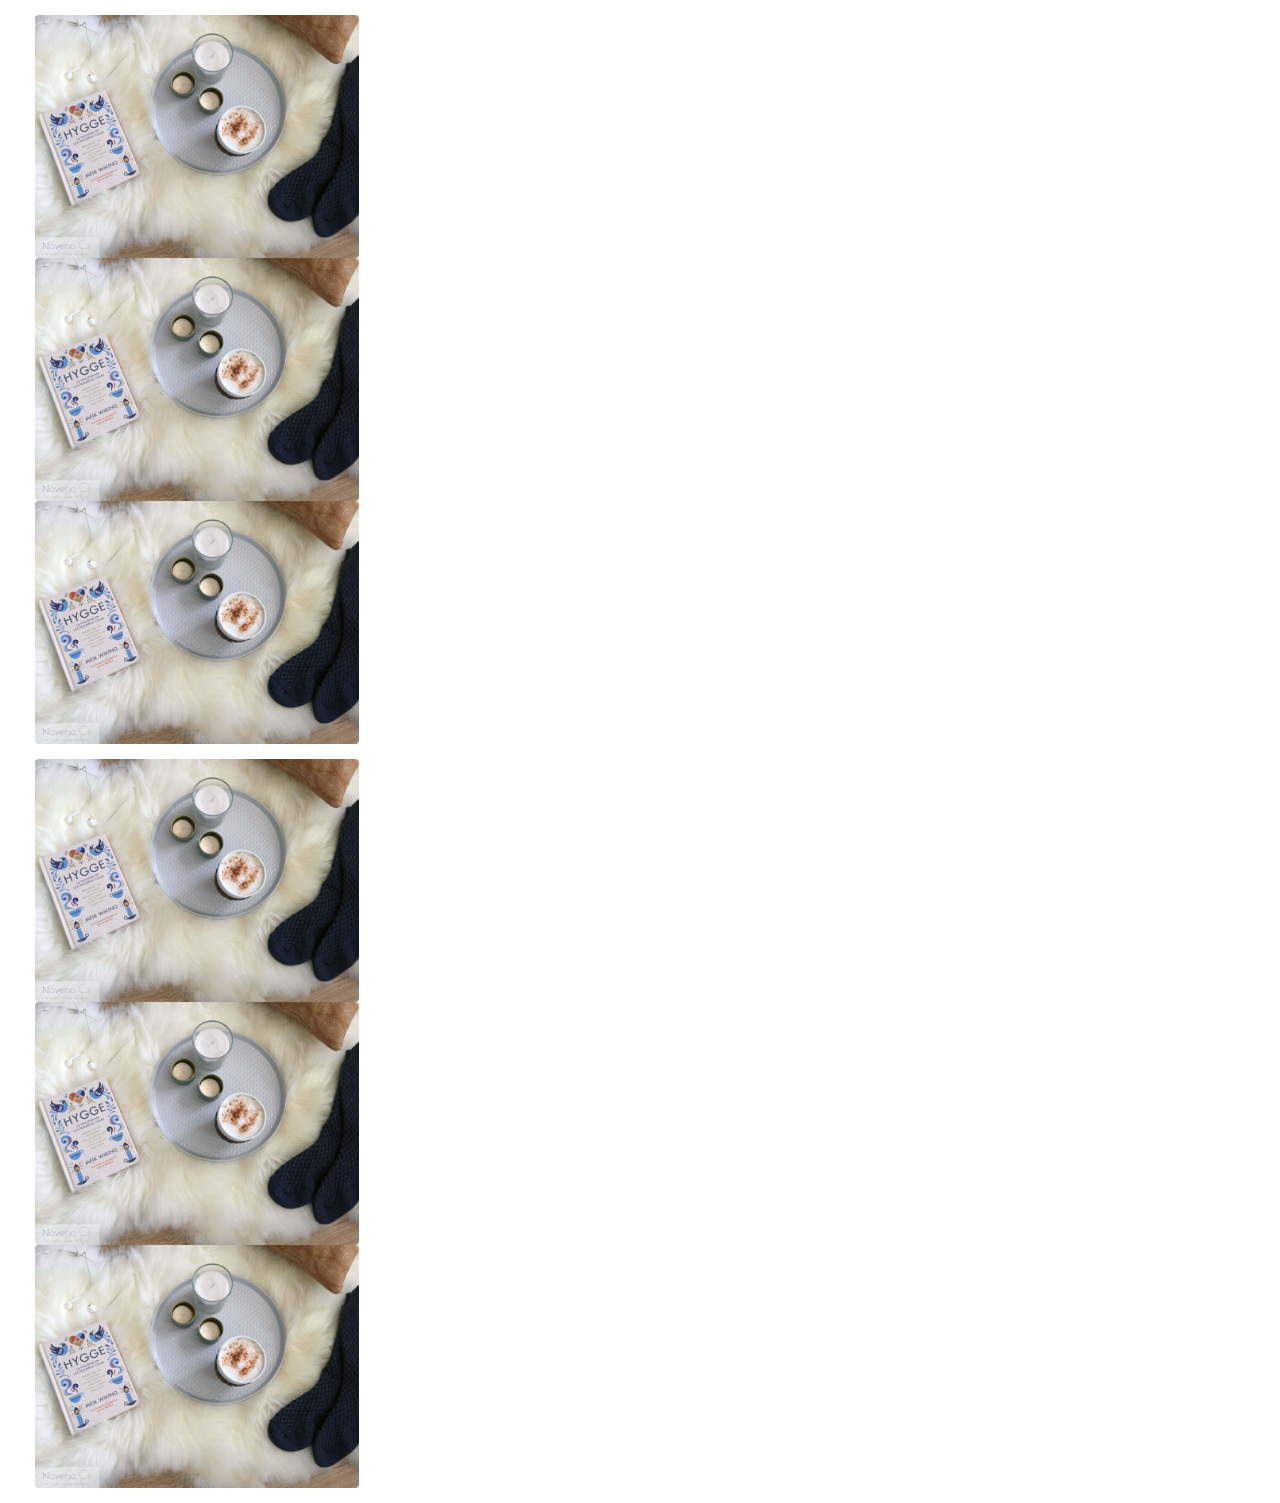
==== cosasimportantes/index.html @ 8d8c1471 "asD" ====
<!doctype html>
<html>
  <head>
    <meta charset="utf-8">
    <meta name="viewport" content="width=device-width, minimum-scale=1.0, initial-scale=1, maximum-scale=1.0, user-scalable=no">
    <title>Titulo de Pagina</title>
    <link rel="stylesheet" href="https://stackpath.bootstrapcdn.com/bootstrap/4.5.0/css/bootstrap.min.css">
    <link rel="stylesheet" href="style.css">
</head>

<style>
   
    .container {
        width: 30%;
        margin: 5px;
    }
</style>

  <div class="container">
    <div class="row">
      <a src="../cosasimportantes/hygge-novenoce.jpg">
        <img src="../cosasimportantes/hygge-novenoce.jpg" class="img-fluid rounded">
      </a>

      <a src="../cosasimportantes/hygge-novenoce.jpg">
        <img src="../cosasimportantes/hygge-novenoce.jpg" class="img-fluid rounded">
      </a>

      <a src="../cosasimportantes/hygge-novenoce.jpg">
        <img src="../cosasimportantes/hygge-novenoce.jpg" class="img-fluid rounded">
      </a>

    </div>
    <div class="row">
        <a src="../cosasimportantes/hygge-novenoce.jpg">
            <img src="../cosasimportantes/hygge-novenoce.jpg" class="img-fluid rounded">
          </a>

          <a src="../cosasimportantes/hygge-novenoce.jpg">
            <img src="../cosasimportantes/hygge-novenoce.jpg" class="img-fluid rounded">
          </a>

          <a src="../cosasimportantes/hygge-novenoce.jpg">
            <img src="../cosasimportantes/hygge-novenoce.jpg" class="img-fluid rounded">
          </a>

      </a>
    </div>
  </div>
    </body>
</html>
---- cosasimportantes/style.css ----
.row {
  margin: 15px;
}
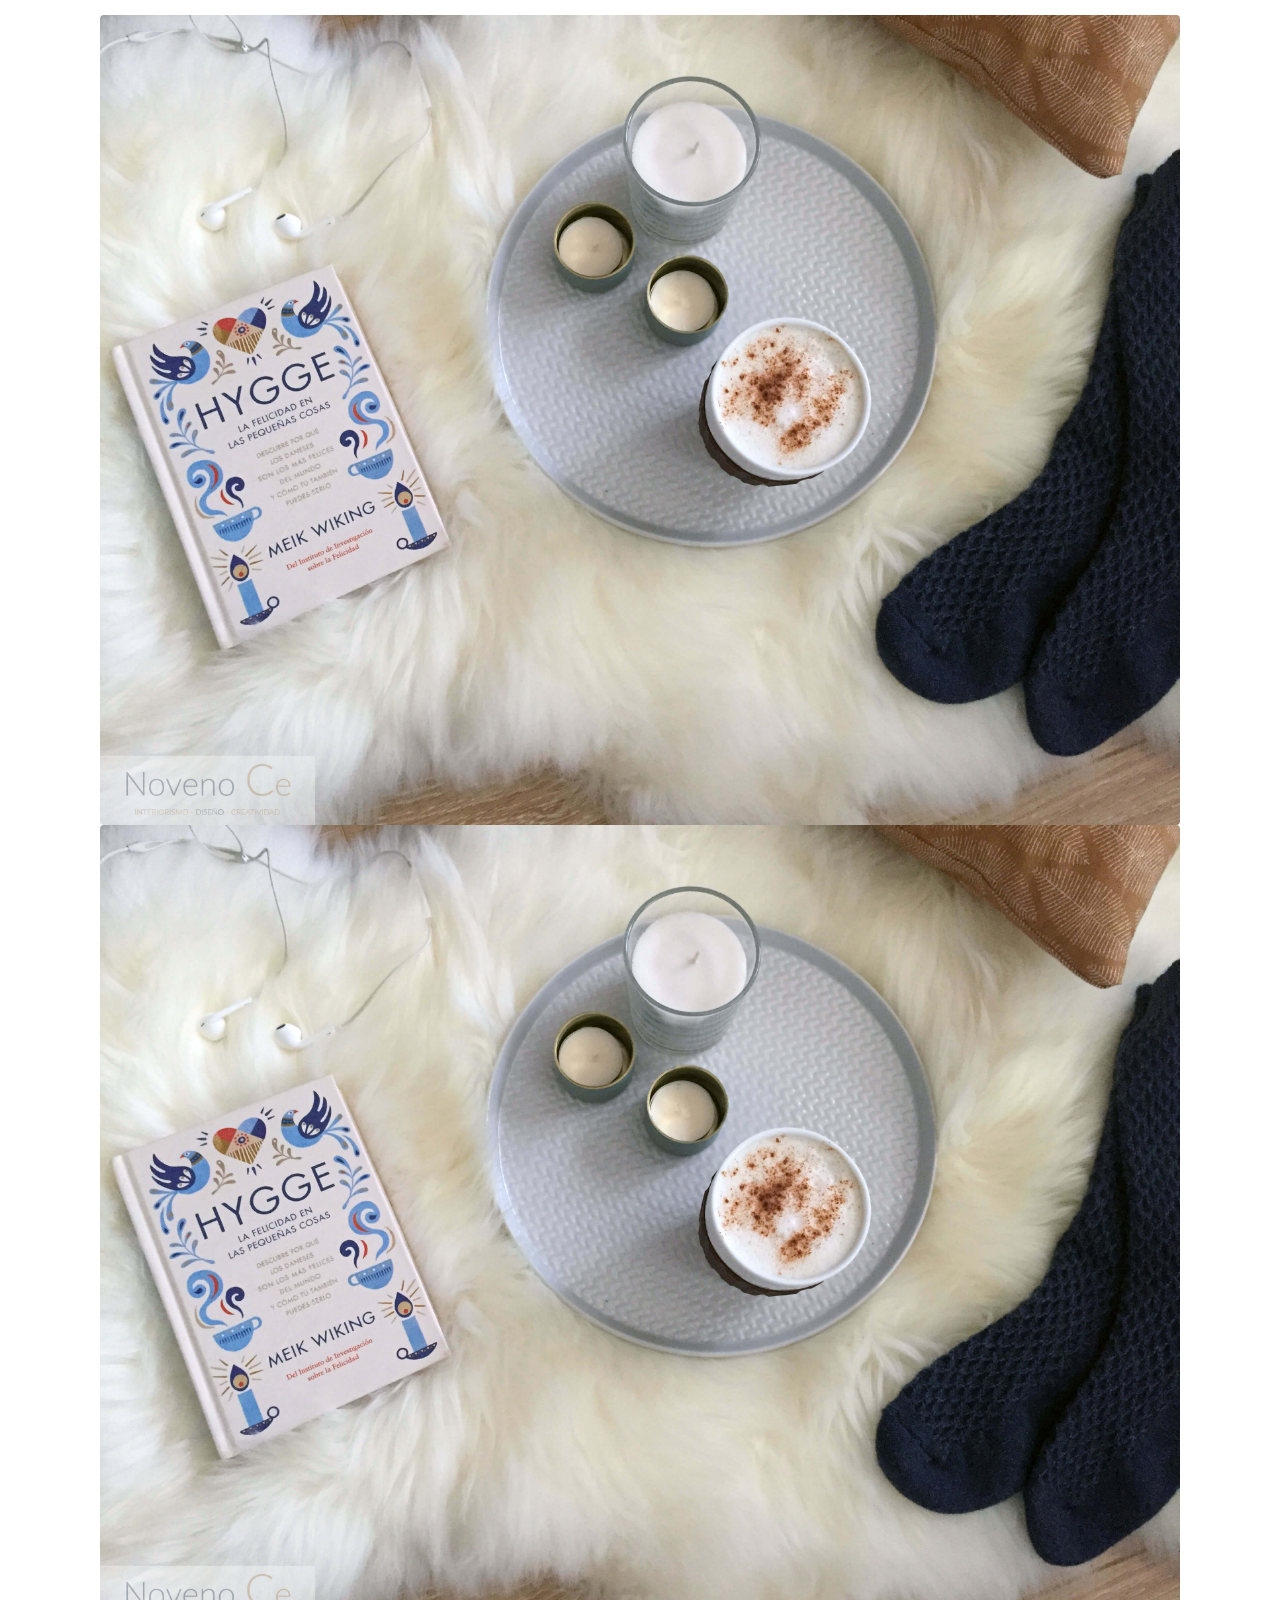
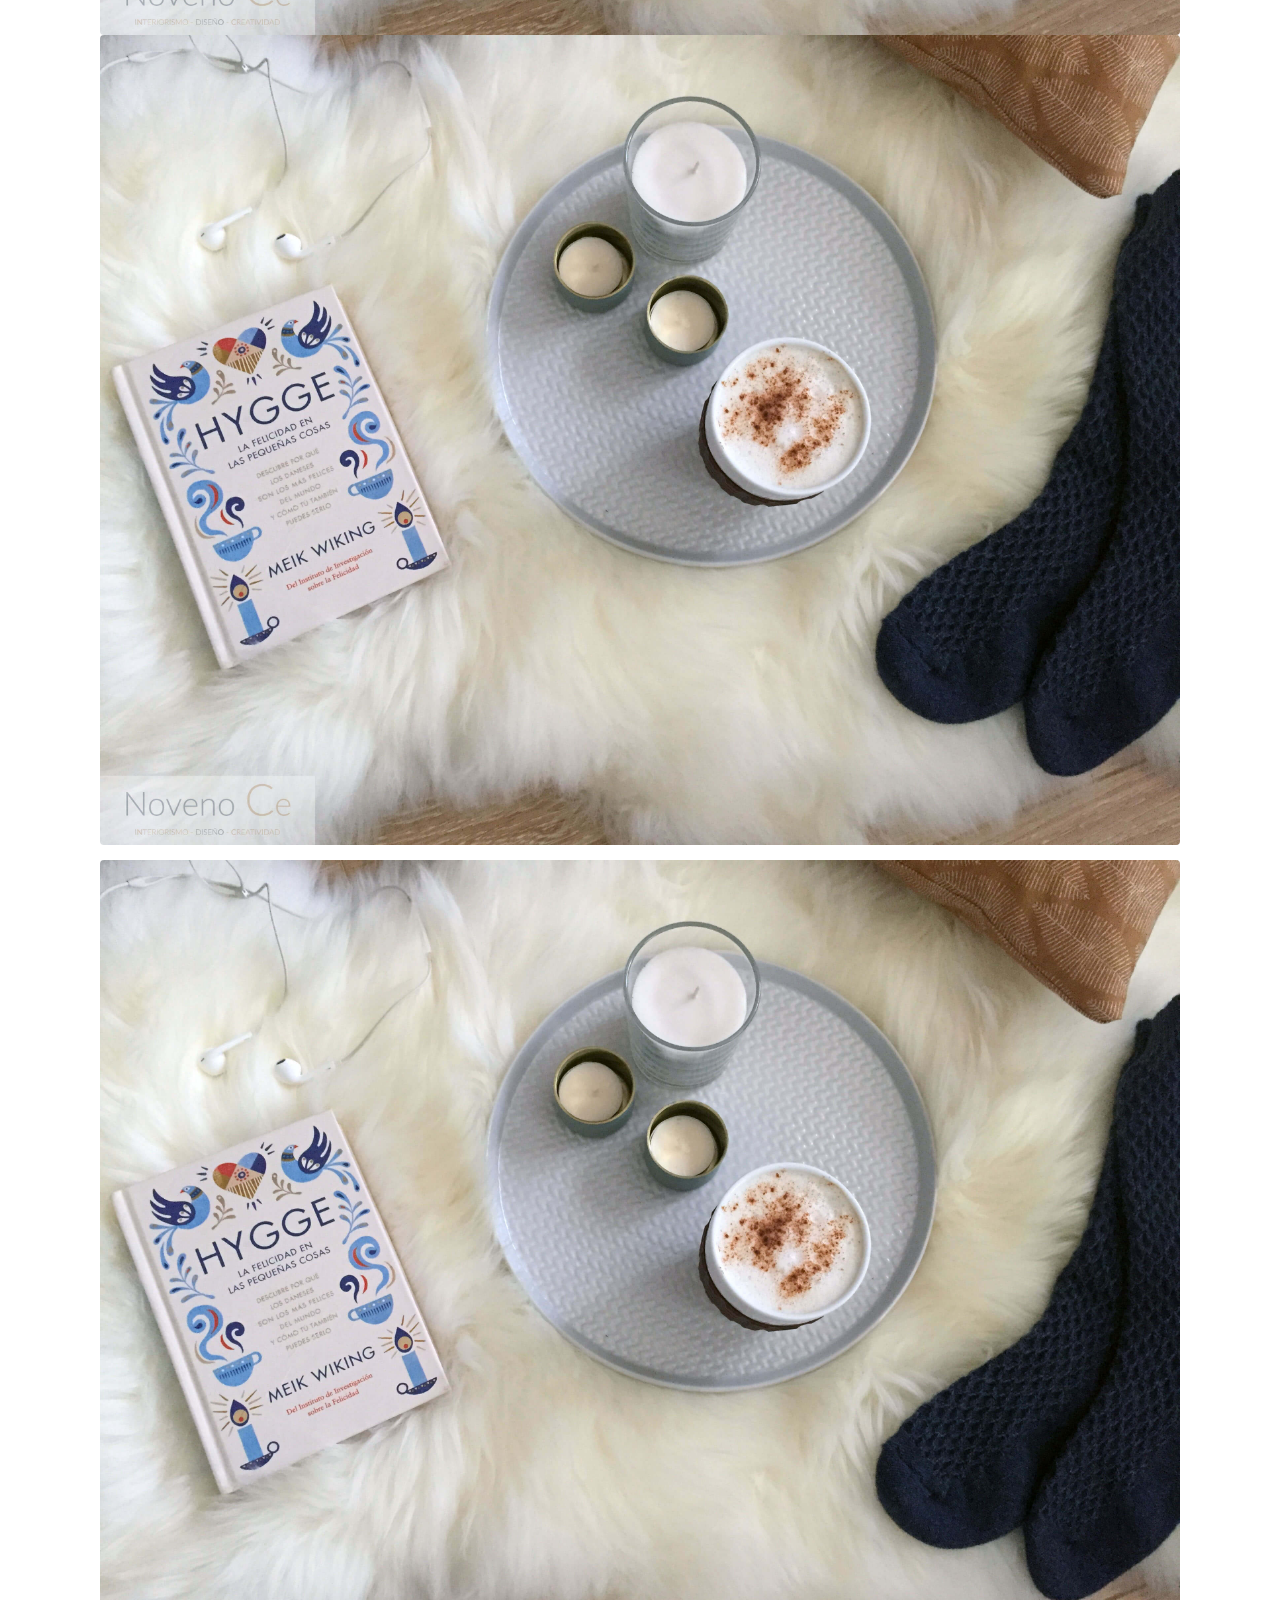
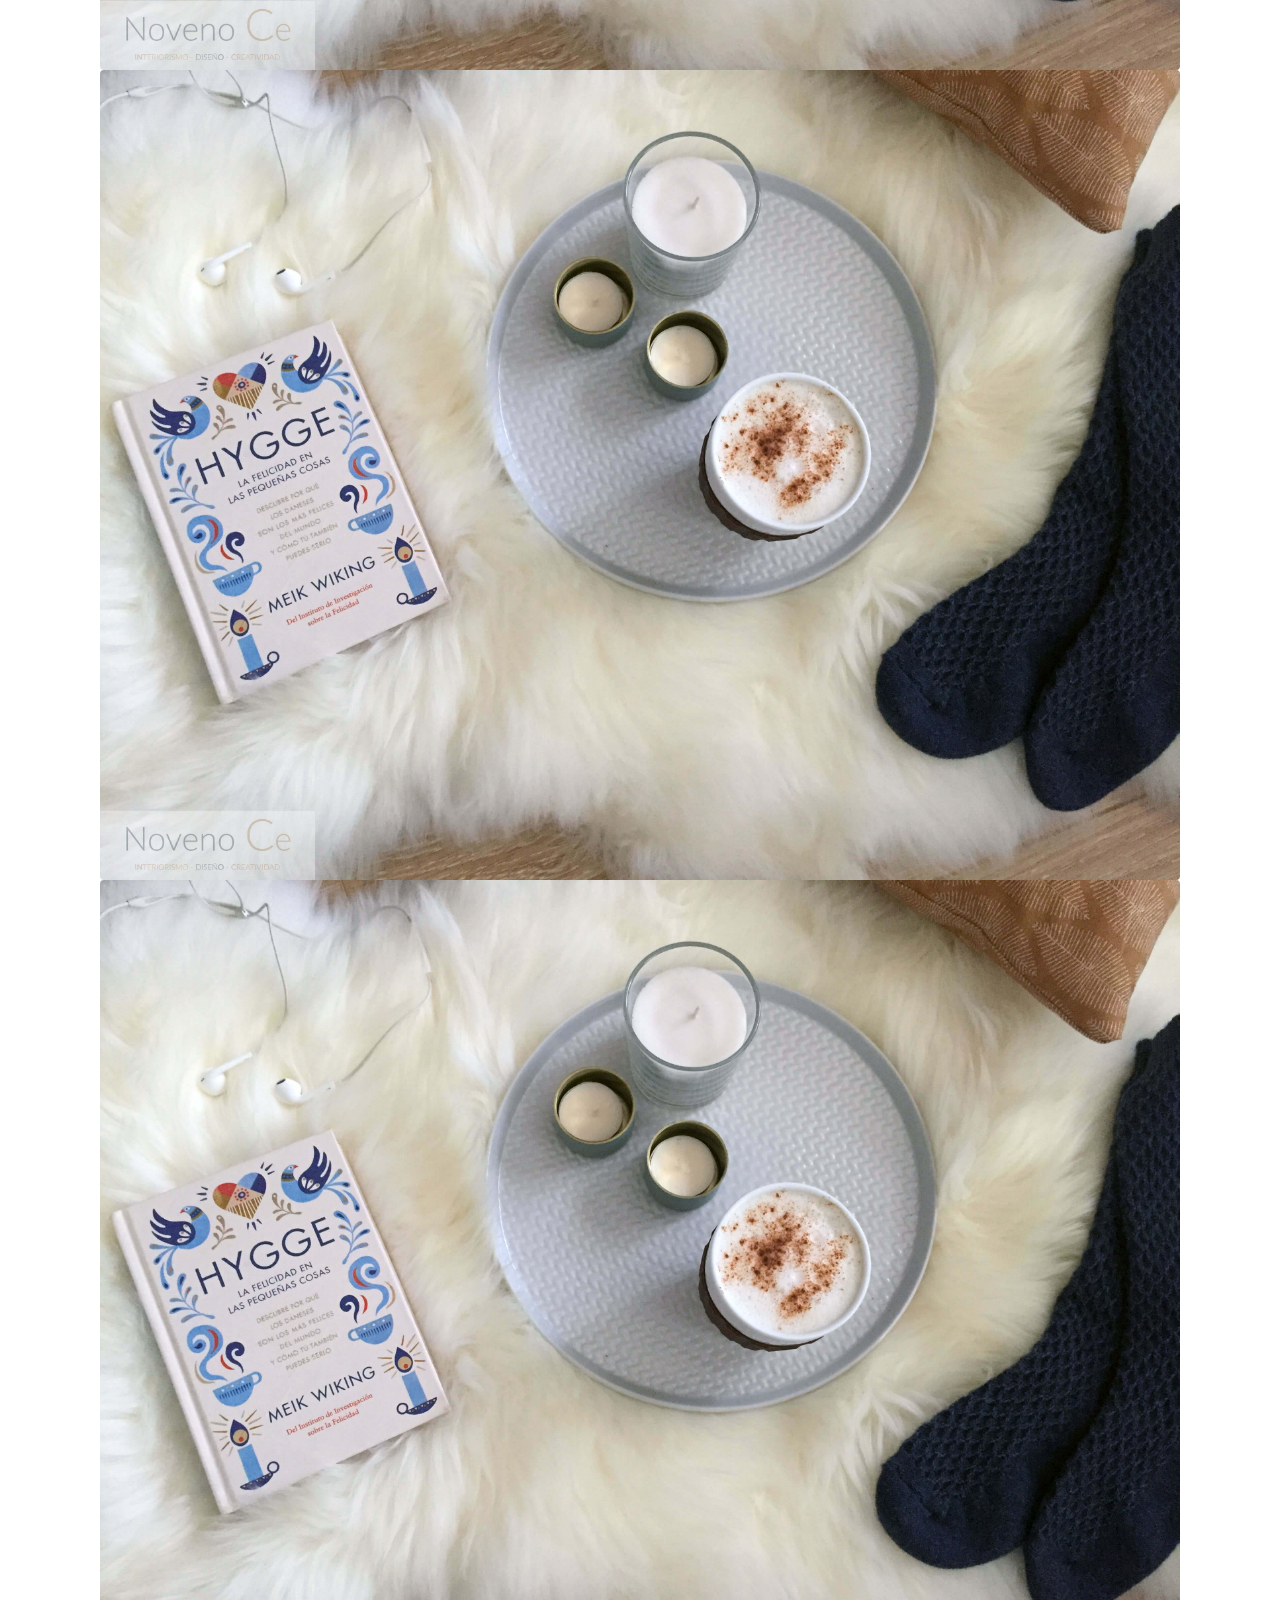
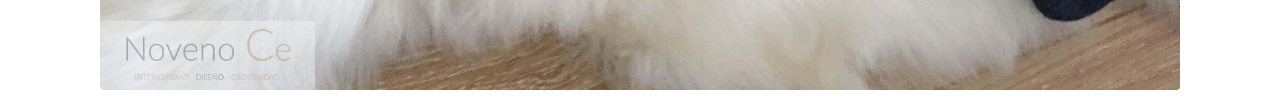
==== commit a3dd886d: "fasdf" ====
--- a/cosasimportantes/index.html
+++ b/cosasimportantes/index.html
@@ -8,13 +8,6 @@
     <link rel="stylesheet" href="style.css">
 </head>
 
-<style>
-   
-    .container {
-        width: 30%;
-        margin: 5px;
-    }
-</style>
 
   <div class="container">
     <div class="row">
@@ -31,6 +24,7 @@
       </a>
 
     </div>
+
     <div class="row">
         <a src="../cosasimportantes/hygge-novenoce.jpg">
             <img src="../cosasimportantes/hygge-novenoce.jpg" class="img-fluid rounded">
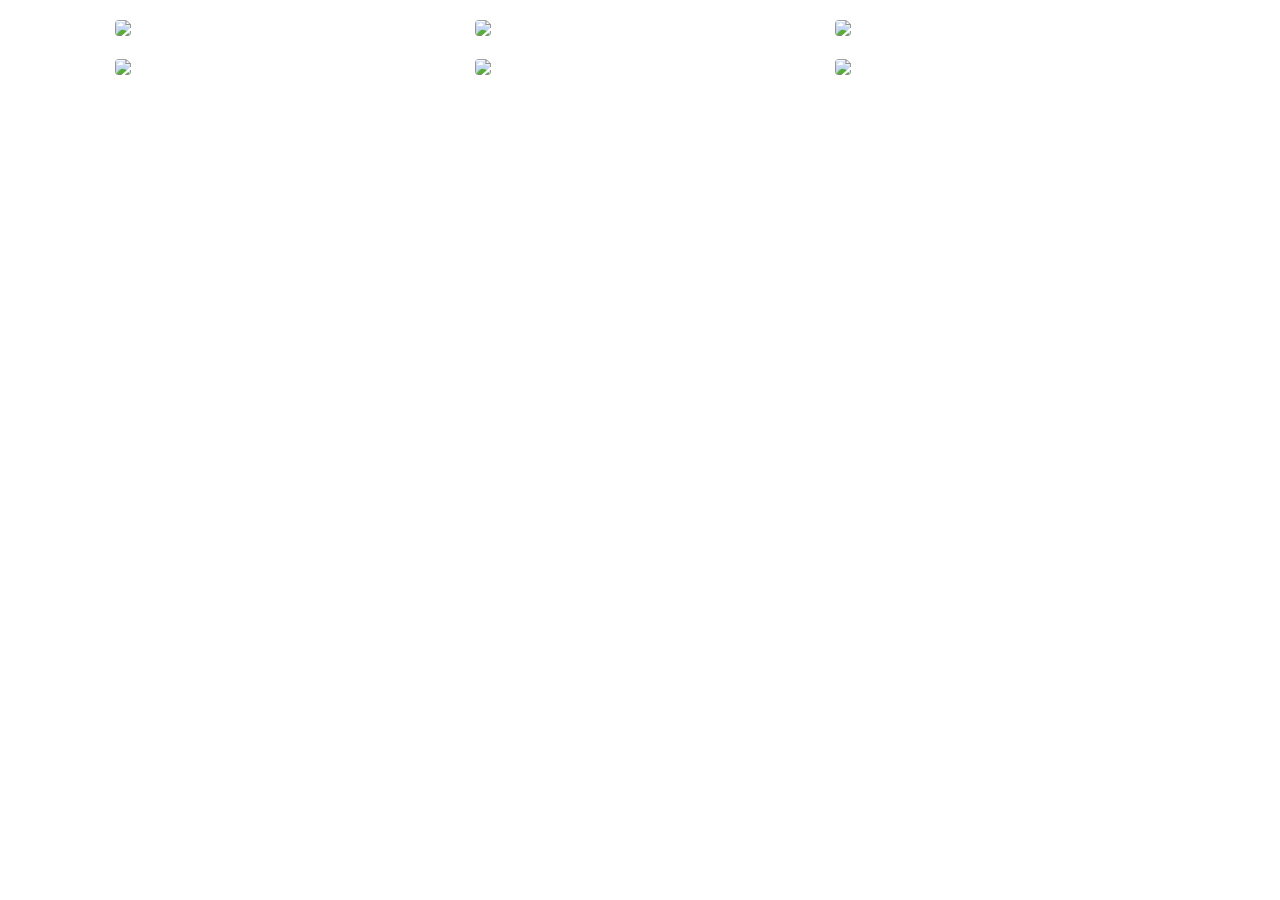
==== commit 2fd4063d: "asdf" ====
--- a/cosasimportantes/index.html
+++ b/cosasimportantes/index.html
@@ -9,38 +9,31 @@
 </head>
 
 
-  <div class="container">
+<div class="container">
     <div class="row">
-      <a src="../cosasimportantes/hygge-novenoce.jpg">
-        <img src="../cosasimportantes/hygge-novenoce.jpg" class="img-fluid rounded">
+      <a href="https://unsplash.it/1200/768.jpg?image=251" data-toggle="lightbox" data-gallery="gallery" class="col-md-4">
+        <img src="https://unsplash.it/600.jpg?image=251" class="img-fluid rounded">
       </a>
-
-      <a src="../cosasimportantes/hygge-novenoce.jpg">
-        <img src="../cosasimportantes/hygge-novenoce.jpg" class="img-fluid rounded">
+      <a href="https://unsplash.it/1200/768.jpg?image=252" data-toggle="lightbox" data-gallery="gallery" class="col-md-4">
+        <img src="https://unsplash.it/600.jpg?image=252" class="img-fluid rounded">
       </a>
-
-      <a src="../cosasimportantes/hygge-novenoce.jpg">
-        <img src="../cosasimportantes/hygge-novenoce.jpg" class="img-fluid rounded">
+      <a href="https://unsplash.it/1200/768.jpg?image=253" data-toggle="lightbox" data-gallery="gallery" class="col-md-4">
+        <img src="https://unsplash.it/600.jpg?image=253" class="img-fluid rounded">
       </a>
-
     </div>
-
     <div class="row">
-        <a src="../cosasimportantes/hygge-novenoce.jpg">
-            <img src="../cosasimportantes/hygge-novenoce.jpg" class="img-fluid rounded">
-          </a>
-
-          <a src="../cosasimportantes/hygge-novenoce.jpg">
-            <img src="../cosasimportantes/hygge-novenoce.jpg" class="img-fluid rounded">
-          </a>
-
-          <a src="../cosasimportantes/hygge-novenoce.jpg">
-            <img src="../cosasimportantes/hygge-novenoce.jpg" class="img-fluid rounded">
-          </a>
-
+      <a href="https://unsplash.it/1200/768.jpg?image=254" data-toggle="lightbox" data-gallery="gallery" class="col-md-4">
+        <img src="https://unsplash.it/600.jpg?image=254" class="img-fluid rounded">
+      </a>
+      <a href="https://unsplash.it/1200/768.jpg?image=255" data-toggle="lightbox" data-gallery="gallery" class="col-md-4">
+        <img src="https://unsplash.it/600.jpg?image=255" class="img-fluid rounded">
+      </a>
+      <a href="https://unsplash.it/1200/768.jpg?image=256" data-toggle="lightbox" data-gallery="gallery" class="col-md-4">
+        <img src="https://unsplash.it/600.jpg?image=256" class="img-fluid rounded">
       </a>
     </div>
   </div>
+  
     </body>
 </html>
   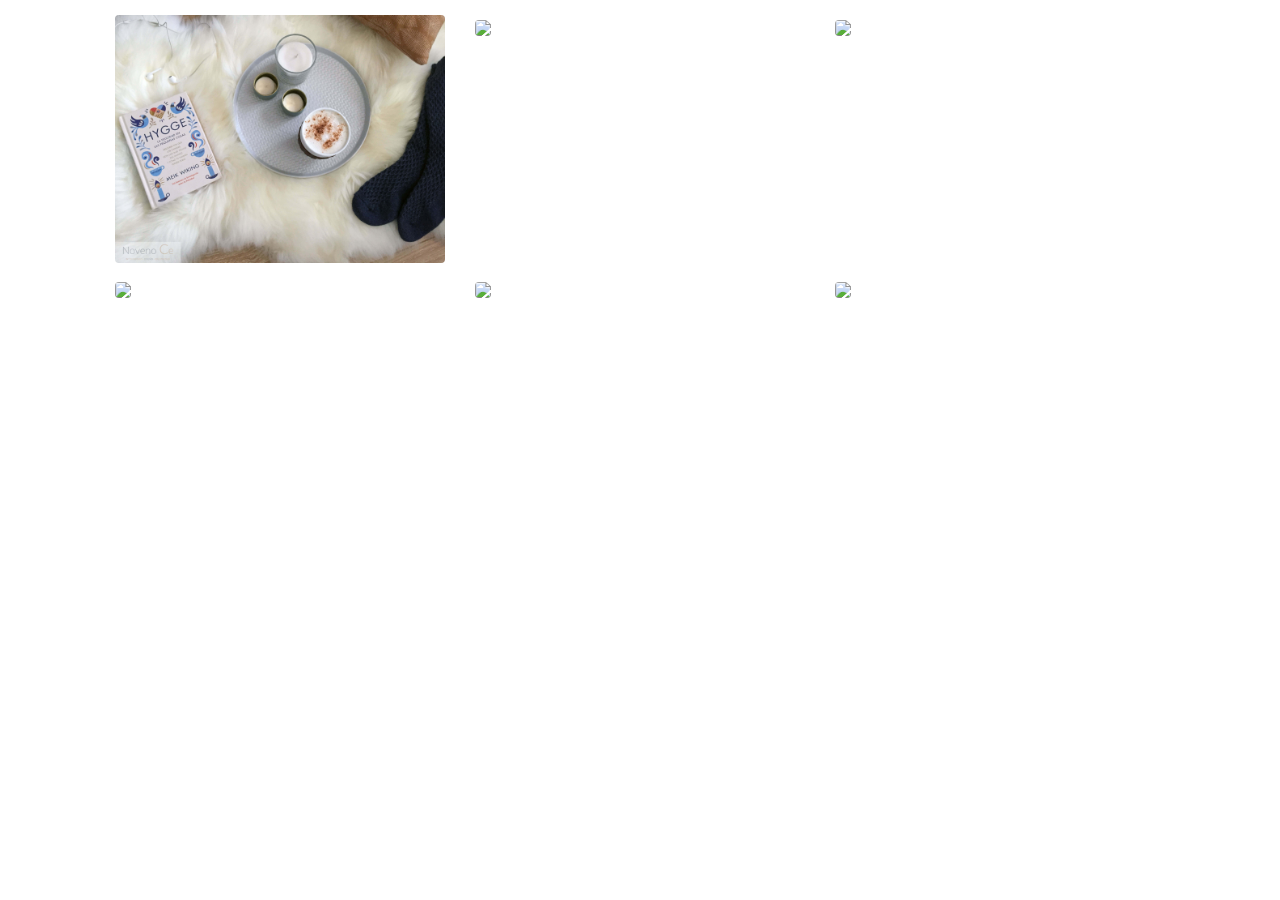
==== commit 1484c2ef: "eee" ====
--- a/cosasimportantes/index.html
+++ b/cosasimportantes/index.html
@@ -11,8 +11,8 @@
 
 <div class="container">
     <div class="row">
-      <a href="https://unsplash.it/1200/768.jpg?image=251" data-toggle="lightbox" data-gallery="gallery" class="col-md-4">
-        <img src="https://unsplash.it/600.jpg?image=251" class="img-fluid rounded">
+      <a href="../cosasimportantes/hygge-novenoce.jpg" data-toggle="lightbox" data-gallery="gallery" class="col-md-4">
+        <img src="../cosasimportantes/hygge-novenoce.jpg" class="img-fluid rounded">
       </a>
       <a href="https://unsplash.it/1200/768.jpg?image=252" data-toggle="lightbox" data-gallery="gallery" class="col-md-4">
         <img src="https://unsplash.it/600.jpg?image=252" class="img-fluid rounded">
@@ -33,7 +33,7 @@
       </a>
     </div>
   </div>
-  
+
     </body>
 </html>
   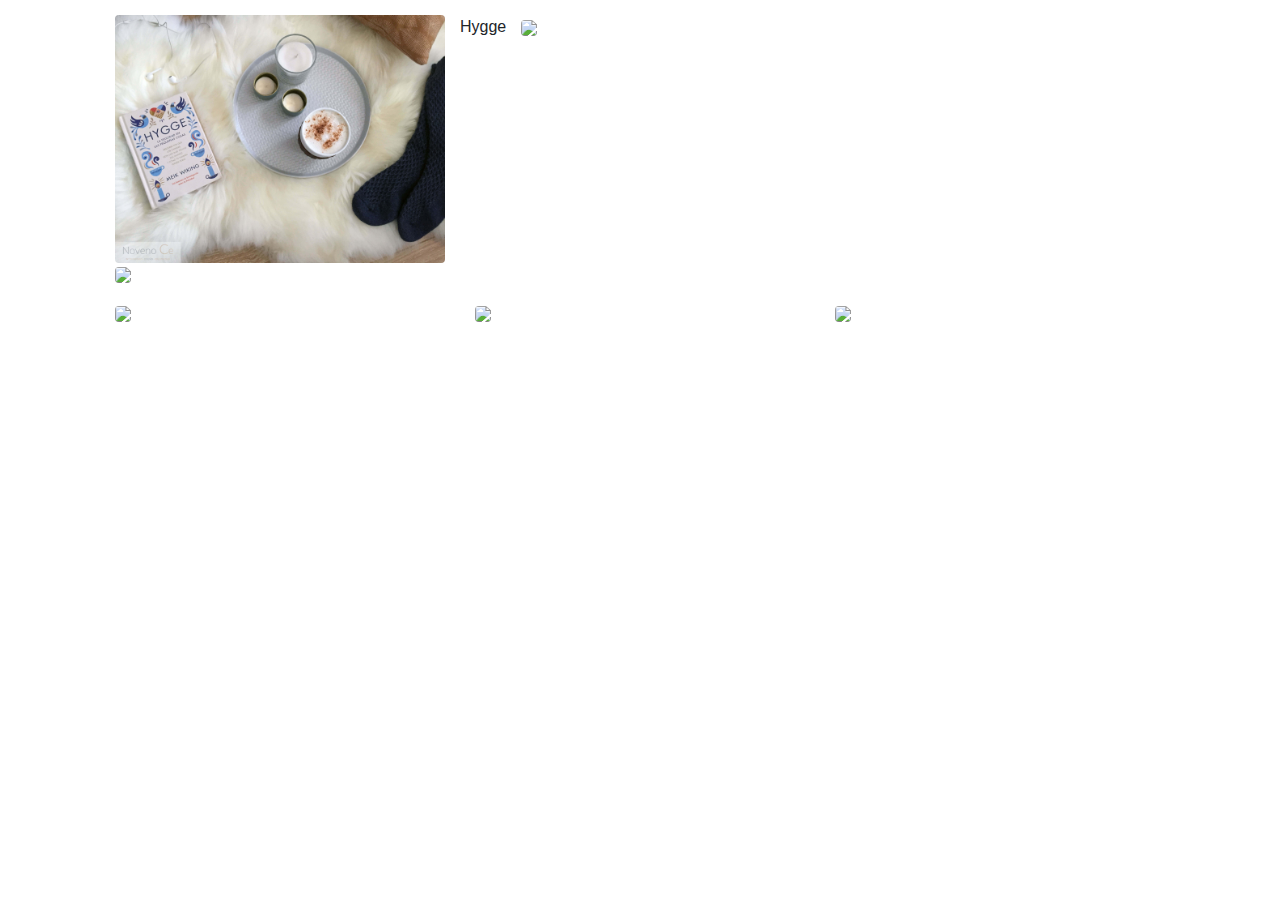
==== commit 95fe2fc1: "asdf" ====
--- a/cosasimportantes/index.html
+++ b/cosasimportantes/index.html
@@ -14,6 +14,8 @@
       <a href="../cosasimportantes/hygge-novenoce.jpg" data-toggle="lightbox" data-gallery="gallery" class="col-md-4">
         <img src="../cosasimportantes/hygge-novenoce.jpg" class="img-fluid rounded">
       </a>
+      Hygge  
+      
       <a href="https://unsplash.it/1200/768.jpg?image=252" data-toggle="lightbox" data-gallery="gallery" class="col-md-4">
         <img src="https://unsplash.it/600.jpg?image=252" class="img-fluid rounded">
       </a>
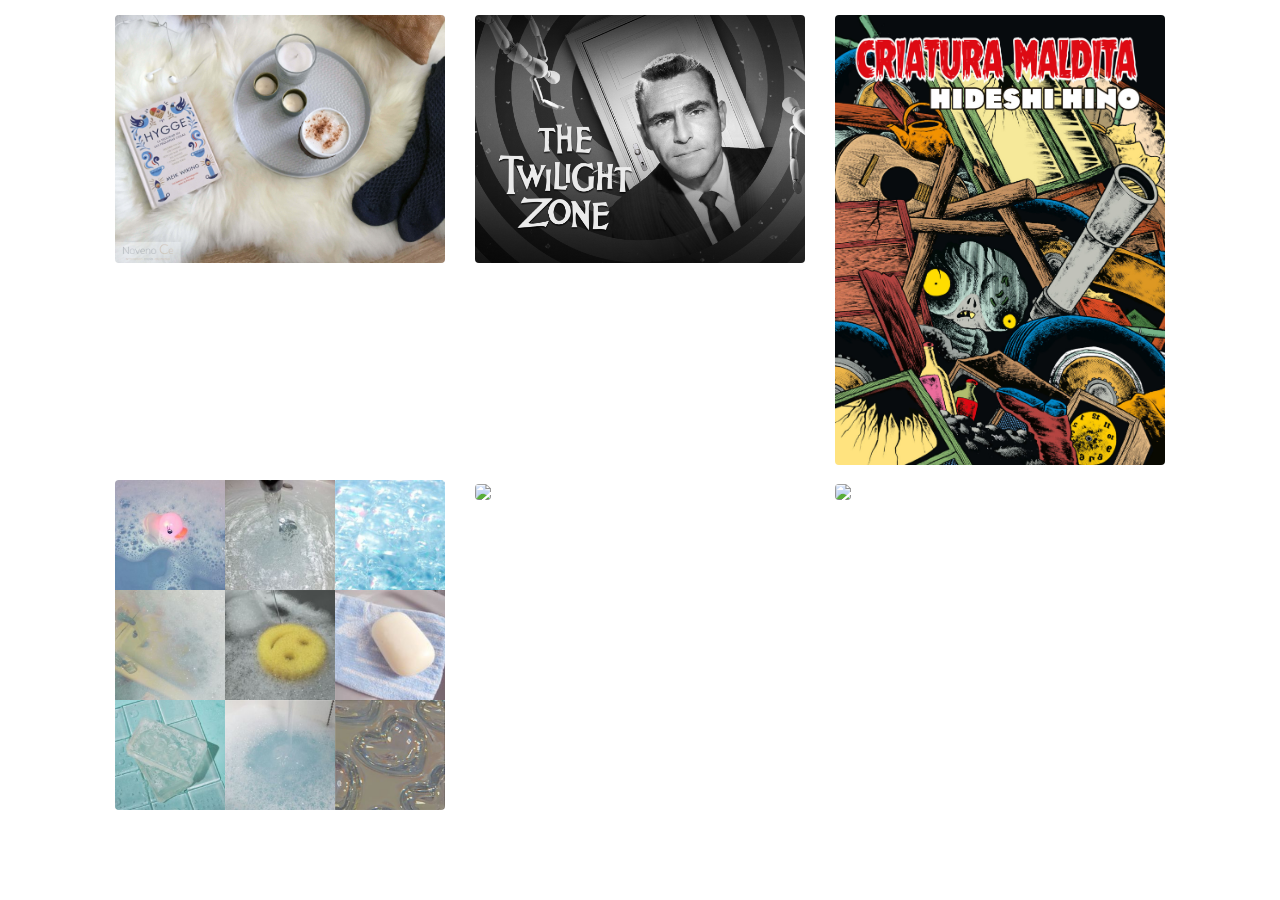
==== commit 2d397e49: "yy" ====
--- a/cosasimportantes/index.html
+++ b/cosasimportantes/index.html
@@ -14,18 +14,17 @@
       <a href="../cosasimportantes/hygge-novenoce.jpg" data-toggle="lightbox" data-gallery="gallery" class="col-md-4">
         <img src="../cosasimportantes/hygge-novenoce.jpg" class="img-fluid rounded">
       </a>
-      Hygge  
       
-      <a href="https://unsplash.it/1200/768.jpg?image=252" data-toggle="lightbox" data-gallery="gallery" class="col-md-4">
-        <img src="https://unsplash.it/600.jpg?image=252" class="img-fluid rounded">
+      <a href="../cosasimportantes/d93d7ce3ebe3a3752f397b494f0c3a9a9bde9547916481c92fd1755f63110bd2._RI_TTW_.jpg" data-toggle="lightbox" data-gallery="gallery" class="col-md-4">
+        <img src="../cosasimportantes/d93d7ce3ebe3a3752f397b494f0c3a9a9bde9547916481c92fd1755f63110bd2._RI_TTW_.jpg" class="img-fluid rounded">
       </a>
-      <a href="https://unsplash.it/1200/768.jpg?image=253" data-toggle="lightbox" data-gallery="gallery" class="col-md-4">
-        <img src="https://unsplash.it/600.jpg?image=253" class="img-fluid rounded">
+      <a href="../cosasimportantes/9788417442507.jpg" data-toggle="lightbox" data-gallery="gallery" class="col-md-4">
+        <img src="../cosasimportantes/9788417442507.jpg" class="img-fluid rounded">
       </a>
     </div>
     <div class="row">
-      <a href="https://unsplash.it/1200/768.jpg?image=254" data-toggle="lightbox" data-gallery="gallery" class="col-md-4">
-        <img src="https://unsplash.it/600.jpg?image=254" class="img-fluid rounded">
+      <a href="../cosasimportantes/tumblr_0130f039b3e54104c58c01f0bf815905_5f1493d9_1280.png" data-toggle="lightbox" data-gallery="gallery" class="col-md-4">
+        <img src="../cosasimportantes/tumblr_0130f039b3e54104c58c01f0bf815905_5f1493d9_1280.png" class="img-fluid rounded">
       </a>
       <a href="https://unsplash.it/1200/768.jpg?image=255" data-toggle="lightbox" data-gallery="gallery" class="col-md-4">
         <img src="https://unsplash.it/600.jpg?image=255" class="img-fluid rounded">
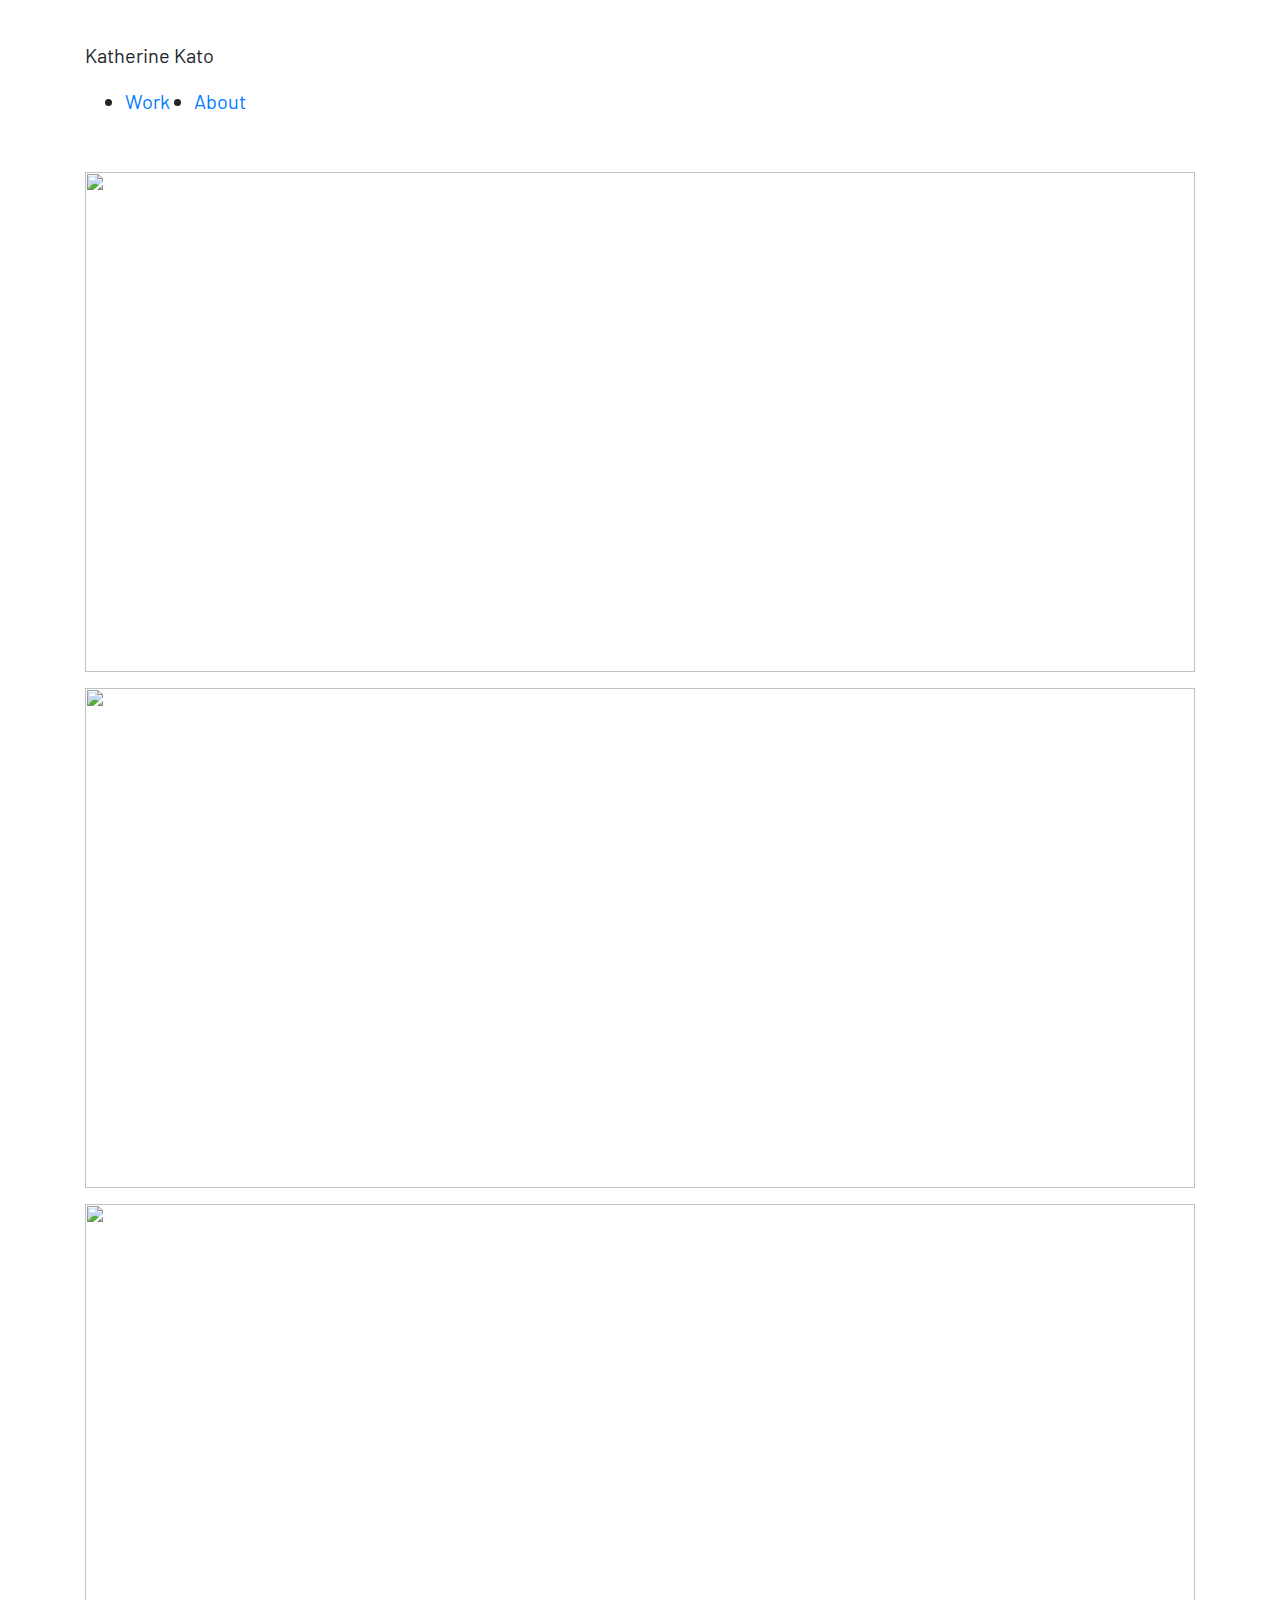
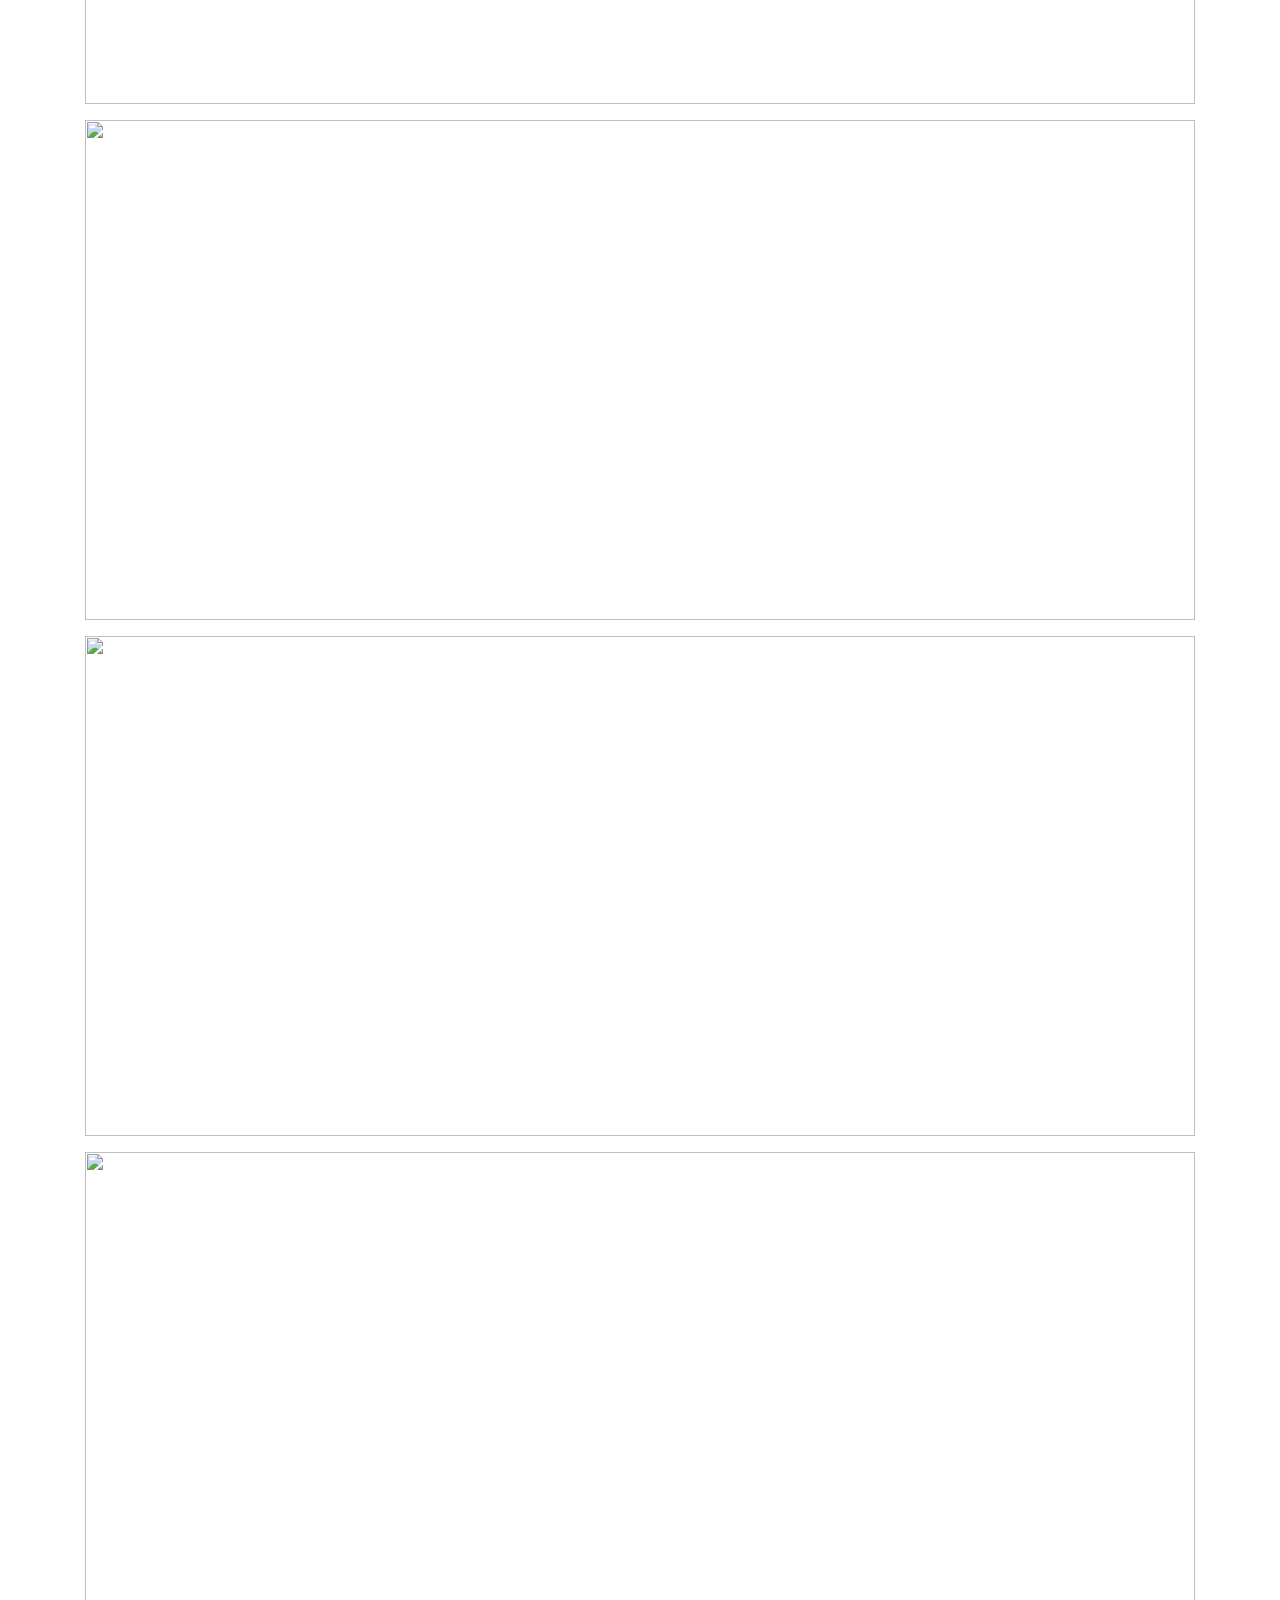
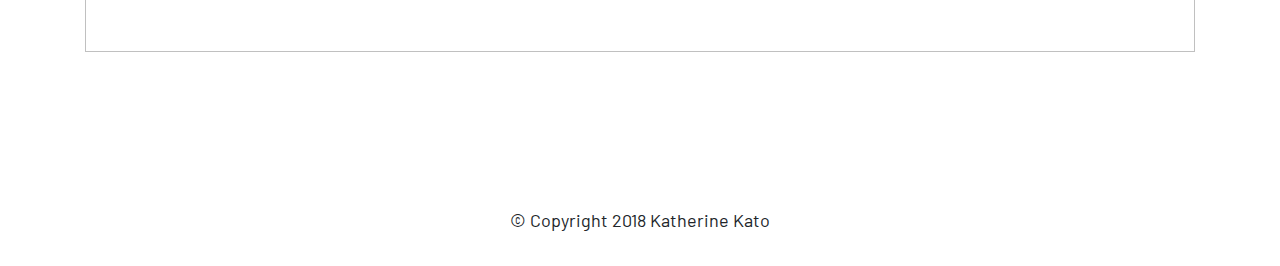
==== commit 19f931a6: "fsd" ====
--- a/cosasimportantes/index.html
+++ b/cosasimportantes/index.html
@@ -9,31 +9,119 @@
 </head>
 
 
-<div class="container">
-    <div class="row">
-      <a href="../cosasimportantes/hygge-novenoce.jpg" data-toggle="lightbox" data-gallery="gallery" class="col-md-4">
-        <img src="../cosasimportantes/hygge-novenoce.jpg" class="img-fluid rounded">
-      </a>
-      
-      <a href="../cosasimportantes/d93d7ce3ebe3a3752f397b494f0c3a9a9bde9547916481c92fd1755f63110bd2._RI_TTW_.jpg" data-toggle="lightbox" data-gallery="gallery" class="col-md-4">
-        <img src="../cosasimportantes/d93d7ce3ebe3a3752f397b494f0c3a9a9bde9547916481c92fd1755f63110bd2._RI_TTW_.jpg" class="img-fluid rounded">
-      </a>
-      <a href="../cosasimportantes/9788417442507.jpg" data-toggle="lightbox" data-gallery="gallery" class="col-md-4">
-        <img src="../cosasimportantes/9788417442507.jpg" class="img-fluid rounded">
-      </a>
-    </div>
-    <div class="row">
-      <a href="../cosasimportantes/tumblr_0130f039b3e54104c58c01f0bf815905_5f1493d9_1280.png" data-toggle="lightbox" data-gallery="gallery" class="col-md-4">
-        <img src="../cosasimportantes/tumblr_0130f039b3e54104c58c01f0bf815905_5f1493d9_1280.png" class="img-fluid rounded">
-      </a>
-      <a href="https://unsplash.it/1200/768.jpg?image=255" data-toggle="lightbox" data-gallery="gallery" class="col-md-4">
-        <img src="https://unsplash.it/600.jpg?image=255" class="img-fluid rounded">
-      </a>
-      <a href="https://unsplash.it/1200/768.jpg?image=256" data-toggle="lightbox" data-gallery="gallery" class="col-md-4">
-        <img src="https://unsplash.it/600.jpg?image=256" class="img-fluid rounded">
-      </a>
+<nav>
+  <div class="container">
+    <div class="grid">
+      <div class="column-xs-12 column-md-10">
+        <p id="highlight">Katherine Kato</p>
+      </div>
+      <div class="column-xs-12 column-md-2">
+        <ul>
+          <li><a href="#" class="active">Work</a></li>
+          <li><a href="#">About</a></li>
+        </ul>
+      </div>
     </div>
   </div>
+</nav>
+<section class="gallery">
+  <div class="container">
+    <div class="grid">
+      <div class="column-xs-12 column-md-4">
+        <figure class="img-container">
+          <img src="https://source.unsplash.com/8b1cWDyvT7Y" />
+          <figcaption class="img-content">
+            <h2 class="title">Smart Watch</h2>
+            <h3 class="category">Showcase</h3>
+          </figcaption>
+          <span class="img-content-hover">
+            <h2 class="title">Smart Watch</h2>
+            <h3 class="category">Showcase</h3>
+          </span>
+        </figure>
+      </div>
+      <div class="column-xs-12 column-md-4">
+        <figure class="img-container">
+          <img src="https://source.unsplash.com/5VXH4RG88gc" />
+          <figcaption class="img-content">
+            <h2 class="title">Camera Film</h2>
+            <h3 class="category">Showcase</h3>
+          </figcaption>
+          <span class="img-content-hover">
+            <h2 class="title">Camera Film</h2>
+            <h3 class="category">Showcase</h3>
+          </span>
+        </figure>
+      </div>
+      <div class="column-xs-12 column-md-4">
+        <figure class="img-container">
+          <img src="https://source.unsplash.com/XtUd5SiX464">
+          <figcaption class="img-content">
+            <h2 class="title">Coffee</h2>
+            <h3 class="category">Showcase</h3>
+          </figcaption>
+          <span class="img-content-hover">
+            <h2 class="title">Coffee</h2>
+            <h3 class="category">Showcase</h3>
+          </span>
+        </figure>
+      </div>
+      <div class="column-xs-12 column-md-6">
+        <figure class="img-container">
+          <img src="https://source.unsplash.com/JYGnB9gTCls" />
+          <figcaption class="img-content">
+            <h2 class="title">Phone</h2>
+            <h3 class="category">Showcase</h3>
+          </figcaption>
+          <span class="img-content-hover">
+            <h2 class="title">Phone</h2>
+            <h3 class="category">Showcase</h3>
+          </span>
+        </figure>
+      </div>
+      <div class="column-xs-12 column-md-6">
+        <figure class="img-container">
+          <img src="https://source.unsplash.com/-RBuQ2PK_L8" />
+          <figcaption class="img-content">
+            <h2 class="title">Keyboard</h2>
+            <h3 class="category">Showcase</h3>
+          </figcaption>
+          <span class="img-content-hover">
+            <h2 class="title">Keyboard</h2>
+            <h3 class="category">Showcase</h3>
+          </span>
+        </figure>
+      </div>
+      <div class="column-xs-12">
+        <figure class="img-container">
+          <img src="https://source.unsplash.com/P44RIGl9V54" />
+          <figcaption class="img-content">
+            <h2 class="title">Wrist Watch</h2>
+            <h3 class="category">Showcase</h3>
+          </figcaption>
+          <span class="img-content-hover">
+            <h2 class="title">Wrist Watch</h2>
+            <h3 class="category">Showcase</h3>
+          </span>
+        </figure>
+      </div>
+    </div>
+  </div>
+</section>
+<footer>
+  <div class="container">
+    <div class="grid">
+      <div class="column-xs-12">
+        <ul class="social">
+          <li><a href="https://twitter.com/kato_katherine" target="_blank" rel="noopener noreferrer"><span class="fab fa-twitter"></span></a></li>
+          <li><a href="https://codepen.io/kathykato" target="_blank" rel="noopener noreferrer"><span class="fab fa-codepen"></span></a></li>
+          <li><a href="https://github.com/kathykato" target="_blank" rel="noopener noreferrer"><span class="fab fa-github"></span></a></li>
+        </ul>
+        <p class="copyright">&copy; Copyright 2018 Katherine Kato</p>
+      </div>
+    </div>
+  </div>
+</footer>
 
     </body>
 </html>
--- a/cosasimportantes/style.css
+++ b/cosasimportantes/style.css
@@ -1,3 +1,156 @@
-.row {
-  margin: 15px;
+@import url('https://fonts.googleapis.com/css?family=Barlow:400,500,700');
+
+$white: #fff;
+$black: #2e2e2e;
+$gray: #787878;
+$highlight: #ea8478;
+$footer: #f7f7f7;
+
+* {
+  box-sizing: border-box;
+  &::before, &::after {
+    box-sizing: border-box;
+  }
+}
+
+body {
+  font-family: 'Barlow', sans-serif;
+  font-size: 1.125rem;
+  line-height: 1.5;
+  color: $gray;
+  background: $white;
+  text-rendering: optimizeLegibility;
+}
+
+ul li {
+  margin: 0 1.5rem 0 0;
+}
+
+a {
+  color: $gray;
+  text-decoration: none;
+  transition: all 0.2s ease;
+  &:hover {
+    color: $black;
+  }
+  &.active {
+    color: $black;
+  }
+}
+
+nav {
+  padding: 2.5rem 0 2.5rem 0;
+  ul {
+    display: flex;
+    justify-content: flex-start;
+  }
+  li {
+    font-size: 1.25rem;
+    &:nth-child(2) {
+      margin: 0;
+    }
+  }
+}
+
+#highlight {
+  color: $highlight;
+  font-size: 1.25rem;
+}
+
+.gallery {
+  padding: 0 0 4rem 0;
+}
+
+.img-container {
+  width: 100%;
+  height: 500px;
+  cursor: pointer;
+  overflow: hidden;
+  &:hover .img-content-hover {
+    display: block;
+  }
+}
+
+img {
+	width: 100%;
+  height: 500px;
+	object-fit: cover;
+  transform: scale(1);
+  transition: all 0.3s ease-in-out;
+  &:hover {
+    transform: scale(1.05);
+  }
+}
+
+.img-content-hover {
+  z-index: 1;
+  position: absolute;
+  top: 0;
+  left: 0;
+  white-space: nowrap;
+  display: none;
+  padding: 1rem;
+  background: $white;
+  font-weight: 400;
+  margin-top: 1.25rem;
+  margin-left: -2rem;
+}
+
+.title {
+  color: $black;
+  font-size: 1.5rem;
+  font-weight: 700;
+}
+
+.category {
+  font-size: 1rem;
+  color: $gray;
+}
+
+.img-content {
+  display: none;
+}
+
+.social, .copyright {
+  margin: 1rem;
+}
+
+.social li {
+  display: inline-block;
+}
+
+footer {
+  padding: 1rem 0;
+  background: $footer;
+  text-align: center;
+}
+
+@supports (display: grid) {
+  .gallery .grid {
+    grid-gap: 1rem;
+  }
+}
+
+@media(min-width: $md) {
+  nav ul {
+    justify-content: flex-end;
+  }
+}
+
+@media screen and (max-width: 1024px) {
+  img:hover {
+    transform: none;
+  }
+  
+  .img-container {
+    height: 100%;
+    &:hover .img-content-hover {
+      display: none;
+    }
+  }
+
+  .img-content {
+    display: block;
+    padding: 1rem 0;
+  }
 }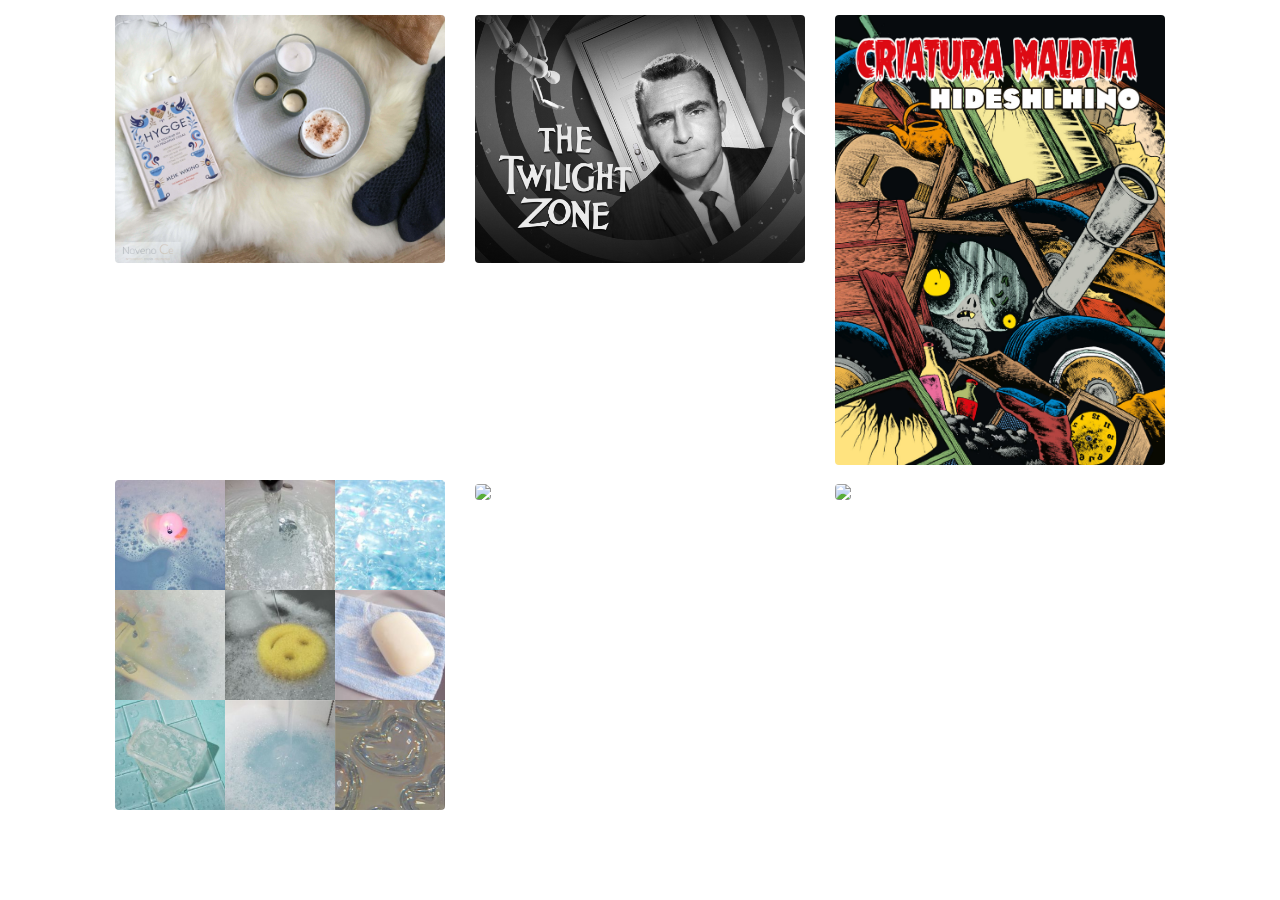
==== commit 2a06c013: "ds" ====
--- a/cosasimportantes/index.html
+++ b/cosasimportantes/index.html
@@ -9,119 +9,31 @@
 </head>
 
 
-<nav>
-  <div class="container">
-    <div class="grid">
-      <div class="column-xs-12 column-md-10">
-        <p id="highlight">Katherine Kato</p>
-      </div>
-      <div class="column-xs-12 column-md-2">
-        <ul>
-          <li><a href="#" class="active">Work</a></li>
-          <li><a href="#">About</a></li>
-        </ul>
-      </div>
+<div class="container">
+    <div class="row">
+      <a href="../cosasimportantes/hygge-novenoce.jpg" data-toggle="lightbox" data-gallery="gallery" class="col-md-4">
+        <img src="../cosasimportantes/hygge-novenoce.jpg" class="img-fluid rounded">
+      </a>
+      
+      <a href="../cosasimportantes/d93d7ce3ebe3a3752f397b494f0c3a9a9bde9547916481c92fd1755f63110bd2._RI_TTW_.jpg" data-toggle="lightbox" data-gallery="gallery" class="col-md-4">
+        <img src="../cosasimportantes/d93d7ce3ebe3a3752f397b494f0c3a9a9bde9547916481c92fd1755f63110bd2._RI_TTW_.jpg" class="img-fluid rounded">
+      </a>
+      <a href="../cosasimportantes/9788417442507.jpg" data-toggle="lightbox" data-gallery="gallery" class="col-md-4">
+        <img src="../cosasimportantes/9788417442507.jpg" class="img-fluid rounded">
+      </a>
+    </div>
+    <div class="row">
+      <a href="../cosasimportantes/tumblr_0130f039b3e54104c58c01f0bf815905_5f1493d9_1280.png" data-toggle="lightbox" data-gallery="gallery" class="col-md-4">
+        <img src="../cosasimportantes/tumblr_0130f039b3e54104c58c01f0bf815905_5f1493d9_1280.png" class="img-fluid rounded">
+      </a>
+      <a href="https://unsplash.it/1200/768.jpg?image=255" data-toggle="lightbox" data-gallery="gallery" class="col-md-4">
+        <img src="https://unsplash.it/600.jpg?image=255" class="img-fluid rounded">
+      </a>
+      <a href="https://unsplash.it/1200/768.jpg?image=256" data-toggle="lightbox" data-gallery="gallery" class="col-md-4">
+        <img src="https://unsplash.it/600.jpg?image=256" class="img-fluid rounded">
+      </a>
     </div>
   </div>
-</nav>
-<section class="gallery">
-  <div class="container">
-    <div class="grid">
-      <div class="column-xs-12 column-md-4">
-        <figure class="img-container">
-          <img src="https://source.unsplash.com/8b1cWDyvT7Y" />
-          <figcaption class="img-content">
-            <h2 class="title">Smart Watch</h2>
-            <h3 class="category">Showcase</h3>
-          </figcaption>
-          <span class="img-content-hover">
-            <h2 class="title">Smart Watch</h2>
-            <h3 class="category">Showcase</h3>
-          </span>
-        </figure>
-      </div>
-      <div class="column-xs-12 column-md-4">
-        <figure class="img-container">
-          <img src="https://source.unsplash.com/5VXH4RG88gc" />
-          <figcaption class="img-content">
-            <h2 class="title">Camera Film</h2>
-            <h3 class="category">Showcase</h3>
-          </figcaption>
-          <span class="img-content-hover">
-            <h2 class="title">Camera Film</h2>
-            <h3 class="category">Showcase</h3>
-          </span>
-        </figure>
-      </div>
-      <div class="column-xs-12 column-md-4">
-        <figure class="img-container">
-          <img src="https://source.unsplash.com/XtUd5SiX464">
-          <figcaption class="img-content">
-            <h2 class="title">Coffee</h2>
-            <h3 class="category">Showcase</h3>
-          </figcaption>
-          <span class="img-content-hover">
-            <h2 class="title">Coffee</h2>
-            <h3 class="category">Showcase</h3>
-          </span>
-        </figure>
-      </div>
-      <div class="column-xs-12 column-md-6">
-        <figure class="img-container">
-          <img src="https://source.unsplash.com/JYGnB9gTCls" />
-          <figcaption class="img-content">
-            <h2 class="title">Phone</h2>
-            <h3 class="category">Showcase</h3>
-          </figcaption>
-          <span class="img-content-hover">
-            <h2 class="title">Phone</h2>
-            <h3 class="category">Showcase</h3>
-          </span>
-        </figure>
-      </div>
-      <div class="column-xs-12 column-md-6">
-        <figure class="img-container">
-          <img src="https://source.unsplash.com/-RBuQ2PK_L8" />
-          <figcaption class="img-content">
-            <h2 class="title">Keyboard</h2>
-            <h3 class="category">Showcase</h3>
-          </figcaption>
-          <span class="img-content-hover">
-            <h2 class="title">Keyboard</h2>
-            <h3 class="category">Showcase</h3>
-          </span>
-        </figure>
-      </div>
-      <div class="column-xs-12">
-        <figure class="img-container">
-          <img src="https://source.unsplash.com/P44RIGl9V54" />
-          <figcaption class="img-content">
-            <h2 class="title">Wrist Watch</h2>
-            <h3 class="category">Showcase</h3>
-          </figcaption>
-          <span class="img-content-hover">
-            <h2 class="title">Wrist Watch</h2>
-            <h3 class="category">Showcase</h3>
-          </span>
-        </figure>
-      </div>
-    </div>
-  </div>
-</section>
-<footer>
-  <div class="container">
-    <div class="grid">
-      <div class="column-xs-12">
-        <ul class="social">
-          <li><a href="https://twitter.com/kato_katherine" target="_blank" rel="noopener noreferrer"><span class="fab fa-twitter"></span></a></li>
-          <li><a href="https://codepen.io/kathykato" target="_blank" rel="noopener noreferrer"><span class="fab fa-codepen"></span></a></li>
-          <li><a href="https://github.com/kathykato" target="_blank" rel="noopener noreferrer"><span class="fab fa-github"></span></a></li>
-        </ul>
-        <p class="copyright">&copy; Copyright 2018 Katherine Kato</p>
-      </div>
-    </div>
-  </div>
-</footer>
 
     </body>
 </html>
--- a/cosasimportantes/style.css
+++ b/cosasimportantes/style.css
@@ -1,156 +1,3 @@
-@import url('https://fonts.googleapis.com/css?family=Barlow:400,500,700');
-
-$white: #fff;
-$black: #2e2e2e;
-$gray: #787878;
-$highlight: #ea8478;
-$footer: #f7f7f7;
-
-* {
-  box-sizing: border-box;
-  &::before, &::after {
-    box-sizing: border-box;
-  }
-}
-
-body {
-  font-family: 'Barlow', sans-serif;
-  font-size: 1.125rem;
-  line-height: 1.5;
-  color: $gray;
-  background: $white;
-  text-rendering: optimizeLegibility;
-}
-
-ul li {
-  margin: 0 1.5rem 0 0;
-}
-
-a {
-  color: $gray;
-  text-decoration: none;
-  transition: all 0.2s ease;
-  &:hover {
-    color: $black;
-  }
-  &.active {
-    color: $black;
-  }
-}
-
-nav {
-  padding: 2.5rem 0 2.5rem 0;
-  ul {
-    display: flex;
-    justify-content: flex-start;
-  }
-  li {
-    font-size: 1.25rem;
-    &:nth-child(2) {
-      margin: 0;
-    }
-  }
-}
-
-#highlight {
-  color: $highlight;
-  font-size: 1.25rem;
-}
-
-.gallery {
-  padding: 0 0 4rem 0;
-}
-
-.img-container {
-  width: 100%;
-  height: 500px;
-  cursor: pointer;
-  overflow: hidden;
-  &:hover .img-content-hover {
-    display: block;
-  }
-}
-
-img {
-	width: 100%;
-  height: 500px;
-	object-fit: cover;
-  transform: scale(1);
-  transition: all 0.3s ease-in-out;
-  &:hover {
-    transform: scale(1.05);
-  }
-}
-
-.img-content-hover {
-  z-index: 1;
-  position: absolute;
-  top: 0;
-  left: 0;
-  white-space: nowrap;
-  display: none;
-  padding: 1rem;
-  background: $white;
-  font-weight: 400;
-  margin-top: 1.25rem;
-  margin-left: -2rem;
-}
-
-.title {
-  color: $black;
-  font-size: 1.5rem;
-  font-weight: 700;
-}
-
-.category {
-  font-size: 1rem;
-  color: $gray;
-}
-
-.img-content {
-  display: none;
-}
-
-.social, .copyright {
-  margin: 1rem;
-}
-
-.social li {
-  display: inline-block;
-}
-
-footer {
-  padding: 1rem 0;
-  background: $footer;
-  text-align: center;
-}
-
-@supports (display: grid) {
-  .gallery .grid {
-    grid-gap: 1rem;
-  }
-}
-
-@media(min-width: $md) {
-  nav ul {
-    justify-content: flex-end;
-  }
-}
-
-@media screen and (max-width: 1024px) {
-  img:hover {
-    transform: none;
-  }
-  
-  .img-container {
-    height: 100%;
-    &:hover .img-content-hover {
-      display: none;
-    }
-  }
-
-  .img-content {
-    display: block;
-    padding: 1rem 0;
-  }
+.row {
+  margin: 15px;
 }